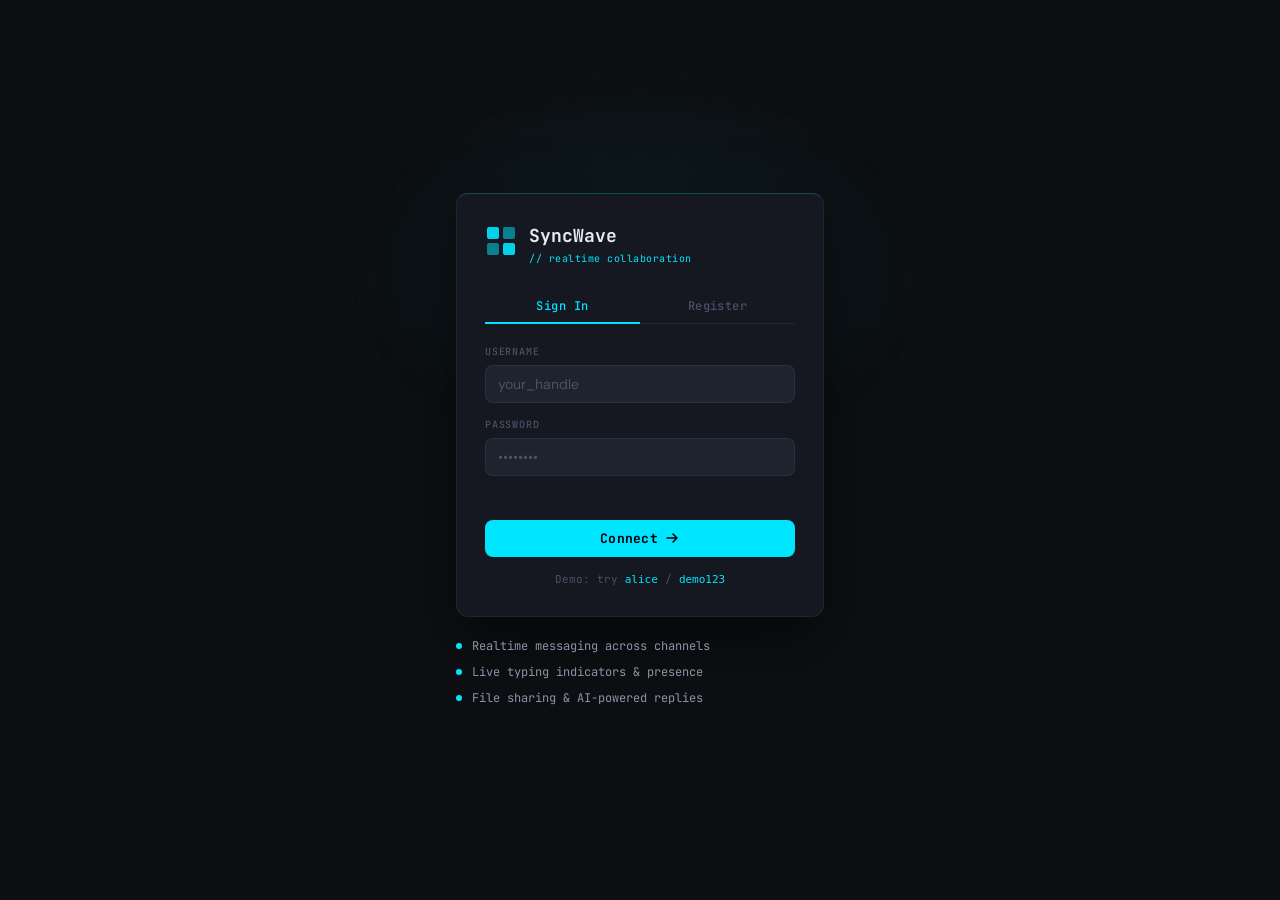
==== index.html @ 90139ee0 "Initial commit" ====
<!DOCTYPE html>
<html lang="en" data-theme="dark">
<head>
  <meta charset="UTF-8" />
  <meta name="viewport" content="width=device-width, initial-scale=1.0" />
  <title>SyncWave — Team Chat</title>
  <link rel="preconnect" href="https://fonts.googleapis.com" />
  <link href="https://fonts.googleapis.com/css2?family=JetBrains+Mono:wght@400;500;700&family=DM+Sans:wght@300;400;500;600&display=swap" rel="stylesheet" />
  <link rel="stylesheet" href="css/style.css" />
</head>
<body class="auth-body">

  <div class="auth-bg">
    <canvas id="gridCanvas"></canvas>
    <div class="auth-glow"></div>
  </div>

  <div class="auth-container">
    <div class="auth-card">
      <div class="brand">
        <div class="brand-icon">
          <svg width="32" height="32" viewBox="0 0 32 32" fill="none">
            <rect x="2" y="2" width="12" height="12" rx="2" fill="#00e5ff" opacity="0.9"/>
            <rect x="18" y="2" width="12" height="12" rx="2" fill="#00e5ff" opacity="0.5"/>
            <rect x="2" y="18" width="12" height="12" rx="2" fill="#00e5ff" opacity="0.5"/>
            <rect x="18" y="18" width="12" height="12" rx="2" fill="#00e5ff" opacity="0.9"/>
          </svg>
        </div>
        <div class="brand-text">
          <span class="brand-name">SyncWave</span>
          <span class="brand-tag">// realtime collaboration</span>
        </div>
      </div>

      <div class="auth-tabs">
        <button class="auth-tab active" data-tab="login">Sign In</button>
        <button class="auth-tab" data-tab="register">Register</button>
      </div>

      <form id="loginForm" class="auth-form active" autocomplete="off">
        <div class="form-group">
          <label class="form-label">Username</label>
          <input type="text" class="form-input" id="loginUsername" placeholder="your_handle" autocomplete="off" />
        </div>
        <div class="form-group">
          <label class="form-label">Password</label>
          <input type="password" class="form-input" id="loginPassword" placeholder="••••••••" autocomplete="off" />
        </div>
        <div class="form-error" id="loginError"></div>
        <button type="submit" class="btn-primary">
          <span>Connect</span>
          <svg width="16" height="16" viewBox="0 0 16 16" fill="none"><path d="M3 8h10M9 4l4 4-4 4" stroke="currentColor" stroke-width="1.5" stroke-linecap="round" stroke-linejoin="round"/></svg>
        </button>
        <div class="demo-hint">
          <span>Demo:</span> try <code>alice</code> / <code>demo123</code>
        </div>
      </form>

      <form id="registerForm" class="auth-form" autocomplete="off">
        <div class="form-group">
          <label class="form-label">Display Name</label>
          <input type="text" class="form-input" id="regName" placeholder="Ada Lovelace" />
        </div>
        <div class="form-group">
          <label class="form-label">Username</label>
          <input type="text" class="form-input" id="regUsername" placeholder="ada_dev" />
        </div>
        <div class="form-group">
          <label class="form-label">Password</label>
          <input type="password" class="form-input" id="regPassword" placeholder="Min. 6 characters" />
        </div>
        <div class="form-group">
          <label class="form-label">Avatar Color</label>
          <div class="color-picker" id="colorPicker">
            <div class="color-swatch active" data-color="#00e5ff" style="background:#00e5ff"></div>
            <div class="color-swatch" data-color="#ff4d6d" style="background:#ff4d6d"></div>
            <div class="color-swatch" data-color="#69ff47" style="background:#69ff47"></div>
            <div class="color-swatch" data-color="#ffd60a" style="background:#ffd60a"></div>
            <div class="color-swatch" data-color="#bd93f9" style="background:#bd93f9"></div>
            <div class="color-swatch" data-color="#ff9f43" style="background:#ff9f43"></div>
          </div>
        </div>
        <div class="form-error" id="regError"></div>
        <button type="submit" class="btn-primary">
          <span>Create Account</span>
          <svg width="16" height="16" viewBox="0 0 16 16" fill="none"><path d="M8 2v12M2 8h12" stroke="currentColor" stroke-width="1.5" stroke-linecap="round"/></svg>
        </button>
      </form>
    </div>

    <div class="auth-features">
      <div class="feature-item">
        <div class="feature-dot"></div>
        <span>Realtime messaging across channels</span>
      </div>
      <div class="feature-item">
        <div class="feature-dot"></div>
        <span>Live typing indicators &amp; presence</span>
      </div>
      <div class="feature-item">
        <div class="feature-dot"></div>
        <span>File sharing &amp; AI-powered replies</span>
      </div>
    </div>
  </div>

  <script src="js/auth.js"></script>
</body>
</html>
---- css/style.css ----
/* ============================================================
   SyncWave — Industrial Terminal Aesthetic
   JetBrains Mono + DM Sans
   ============================================================ */

:root {
  --bg-base:        #0d0f12;
  --bg-surface:     #151820;
  --bg-elevated:    #1e2330;
  --bg-hover:       #252c3a;
  --bg-active:      #2a3347;
  --accent:         #00e5ff;
  --accent-dim:     rgba(0,229,255,0.12);
  --accent-glow:    rgba(0,229,255,0.25);
  --red:            #ff4d6d;
  --green:          #69ff47;
  --yellow:         #ffd60a;
  --purple:         #bd93f9;
  --orange:         #ff9f43;
  --text-primary:   #e8eaf0;
  --text-secondary: #8b93a8;
  --text-muted:     #4a5168;
  --border:         rgba(255,255,255,0.06);
  --border-accent:  rgba(0,229,255,0.25);
  --radius-sm:      4px;
  --radius-md:      8px;
  --radius-lg:      12px;
  --sidebar-w:      240px;
  --members-w:      220px;
  --font-mono:      'JetBrains Mono', monospace;
  --font-body:      'DM Sans', sans-serif;
  --transition:     0.15s ease;
}

[data-theme="light"] {
  --bg-base:        #f0f2f5;
  --bg-surface:     #ffffff;
  --bg-elevated:    #e8ecf2;
  --bg-hover:       #dde2ec;
  --bg-active:      #d0d7e6;
  --text-primary:   #1a1e2e;
  --text-secondary: #4a5168;
  --text-muted:     #9ba3b8;
  --border:         rgba(0,0,0,0.07);
}

*, *::before, *::after { box-sizing: border-box; margin: 0; padding: 0; }

html, body { height: 100%; overflow: hidden; }

body {
  font-family: var(--font-body);
  font-size: 14px;
  color: var(--text-primary);
  background: var(--bg-base);
  line-height: 1.5;
  -webkit-font-smoothing: antialiased;
}

/* ---- SCROLLBARS ---- */
::-webkit-scrollbar { width: 4px; height: 4px; }
::-webkit-scrollbar-track { background: transparent; }
::-webkit-scrollbar-thumb { background: var(--text-muted); border-radius: 99px; }

/* ---- BUTTONS ---- */
button { cursor: pointer; border: none; background: none; font-family: inherit; }

.icon-btn {
  display: flex; align-items: center; justify-content: center;
  width: 28px; height: 28px; border-radius: var(--radius-sm);
  color: var(--text-secondary);
  transition: background var(--transition), color var(--transition);
  flex-shrink: 0;
}
.icon-btn:hover { background: var(--bg-hover); color: var(--text-primary); }

.btn-primary {
  display: flex; align-items: center; justify-content: center; gap: 6px;
  width: 100%; padding: 10px 16px;
  background: var(--accent); color: #000;
  font-family: var(--font-mono); font-size: 13px; font-weight: 700;
  border-radius: var(--radius-md);
  transition: opacity var(--transition), transform var(--transition);
  letter-spacing: 0.02em;
}
.btn-primary:hover { opacity: 0.9; transform: translateY(-1px); }
.btn-primary.compact { width: auto; padding: 8px 14px; font-size: 12px; }

.btn-ghost {
  padding: 8px 14px; border-radius: var(--radius-md);
  color: var(--text-secondary);
  font-family: var(--font-mono); font-size: 12px;
  border: 1px solid var(--border);
  transition: background var(--transition);
}
.btn-ghost:hover { background: var(--bg-hover); }

.btn-ai { color: var(--accent); }
.btn-ai:hover { background: var(--accent-dim); color: var(--accent); }

/* ============================================================
   AUTH PAGE
   ============================================================ */
.auth-body {
  display: flex; align-items: center; justify-content: center;
  min-height: 100vh; overflow: auto;
}

.auth-bg {
  position: fixed; inset: 0; z-index: 0; overflow: hidden;
}
#gridCanvas { position: absolute; inset: 0; opacity: 0.3; }
.auth-glow {
  position: absolute; top: 30%; left: 50%; transform: translate(-50%, -50%);
  width: 600px; height: 400px;
  background: radial-gradient(ellipse, rgba(0,229,255,0.08) 0%, transparent 70%);
  pointer-events: none;
}

.auth-container {
  position: relative; z-index: 1;
  display: flex; flex-direction: column; align-items: center; gap: 20px;
  width: 100%; max-width: 400px; padding: 24px 16px;
}

.auth-card {
  width: 100%; background: var(--bg-surface);
  border: 1px solid var(--border);
  border-top: 1px solid var(--border-accent);
  border-radius: var(--radius-lg);
  padding: 28px;
  box-shadow: 0 24px 64px rgba(0,0,0,0.5);
}

.brand {
  display: flex; align-items: center; gap: 12px; margin-bottom: 24px;
}
.brand-icon { animation: brandPulse 3s ease-in-out infinite; }
@keyframes brandPulse {
  0%, 100% { opacity: 1; }
  50% { opacity: 0.7; }
}
.brand-text { display: flex; flex-direction: column; gap: 2px; }
.brand-name { font-family: var(--font-mono); font-size: 18px; font-weight: 700; color: var(--text-primary); }
.brand-tag { font-family: var(--font-mono); font-size: 10px; color: var(--accent); letter-spacing: 0.05em; }

.auth-tabs {
  display: flex; gap: 0; margin-bottom: 20px;
  border-bottom: 1px solid var(--border);
}
.auth-tab {
  flex: 1; padding: 8px 0;
  font-family: var(--font-mono); font-size: 12px; font-weight: 500;
  color: var(--text-muted); letter-spacing: 0.04em;
  border-bottom: 2px solid transparent;
  margin-bottom: -1px;
  transition: color var(--transition), border-color var(--transition);
}
.auth-tab.active { color: var(--accent); border-bottom-color: var(--accent); }

.auth-form { display: none; flex-direction: column; gap: 14px; }
.auth-form.active { display: flex; }

.form-group { display: flex; flex-direction: column; gap: 6px; }
.form-label { font-family: var(--font-mono); font-size: 10px; font-weight: 500; color: var(--text-muted); letter-spacing: 0.08em; text-transform: uppercase; }
.form-input {
  padding: 9px 12px; background: var(--bg-elevated);
  border: 1px solid var(--border); border-radius: var(--radius-md);
  color: var(--text-primary); font-family: var(--font-body); font-size: 14px;
  transition: border-color var(--transition);
  outline: none;
}
.form-input:focus { border-color: var(--border-accent); }
.form-input::placeholder { color: var(--text-muted); }

.form-error {
  font-size: 12px; color: var(--red);
  min-height: 16px; font-family: var(--font-mono);
}

.color-picker { display: flex; gap: 8px; flex-wrap: wrap; }
.color-swatch {
  width: 24px; height: 24px; border-radius: 50%;
  cursor: pointer; border: 2px solid transparent;
  transition: transform var(--transition), border-color var(--transition);
}
.color-swatch:hover { transform: scale(1.15); }
.color-swatch.active { border-color: #fff; transform: scale(1.1); }

.demo-hint {
  text-align: center; font-size: 11px; color: var(--text-muted);
  font-family: var(--font-mono);
}
.demo-hint code { color: var(--accent); font-size: 11px; }

.auth-features {
  display: flex; flex-direction: column; gap: 8px; width: 100%;
}
.feature-item {
  display: flex; align-items: center; gap: 10px;
  font-size: 12px; color: var(--text-secondary);
  font-family: var(--font-mono);
}
.feature-dot {
  width: 6px; height: 6px; border-radius: 50%; background: var(--accent);
  flex-shrink: 0;
  animation: dotPulse 2s ease-in-out infinite;
}
.feature-item:nth-child(2) .feature-dot { animation-delay: 0.7s; }
.feature-item:nth-child(3) .feature-dot { animation-delay: 1.4s; }
@keyframes dotPulse { 0%,100%{opacity:1} 50%{opacity:0.3} }

/* ============================================================
   APP LAYOUT
   ============================================================ */
.app-body {
  display: flex; height: 100vh; overflow: hidden;
}

/* ---- SIDEBAR ---- */
.sidebar {
  width: var(--sidebar-w);
  min-width: var(--sidebar-w);
  display: flex; flex-direction: column;
  background: var(--bg-surface);
  border-right: 1px solid var(--border);
  overflow: hidden;
  z-index: 100;
  transition: transform 0.25s ease;
}

.sidebar-header {
  display: flex; align-items: center; justify-content: space-between;
  padding: 14px 12px;
  border-bottom: 1px solid var(--border);
  flex-shrink: 0;
}
.workspace-info { display: flex; align-items: center; gap: 10px; min-width: 0; }
.workspace-icon {
  width: 32px; height: 32px; border-radius: var(--radius-sm);
  background: var(--accent); color: #000;
  font-family: var(--font-mono); font-size: 11px; font-weight: 700;
  display: flex; align-items: center; justify-content: center;
  flex-shrink: 0;
}
.workspace-name { font-family: var(--font-mono); font-size: 13px; font-weight: 700; }
.workspace-status { display: flex; align-items: center; gap: 5px; font-size: 11px; color: var(--text-muted); }

.sidebar-section { flex: 1; overflow-y: auto; padding: 8px 0; }

.section-header {
  display: flex; align-items: center; justify-content: space-between;
  padding: 6px 12px; margin-bottom: 2px;
  font-family: var(--font-mono); font-size: 10px; font-weight: 700;
  color: var(--text-muted); text-transform: uppercase; letter-spacing: 0.08em;
}

.channel-list, .dm-list {
  list-style: none; display: flex; flex-direction: column; gap: 1px;
  padding: 0 6px;
}
.channel-item, .dm-item {
  display: flex; align-items: center; gap: 8px;
  padding: 6px 8px; border-radius: var(--radius-sm);
  cursor: pointer; color: var(--text-secondary);
  font-size: 13px; position: relative;
  transition: background var(--transition), color var(--transition);
  user-select: none;
}
.channel-item:hover, .dm-item:hover { background: var(--bg-hover); color: var(--text-primary); }
.channel-item.active, .dm-item.active {
  background: var(--bg-active); color: var(--text-primary);
}
.channel-item.active::before {
  content: ''; position: absolute; left: 0; top: 6px; bottom: 6px;
  width: 2px; background: var(--accent); border-radius: 99px;
}
.channel-prefix-icon { color: var(--text-muted); font-size: 15px; line-height: 1; }
.channel-name { flex: 1; min-width: 0; overflow: hidden; text-overflow: ellipsis; white-space: nowrap; }
.unread-badge {
  background: var(--red); color: #fff;
  font-family: var(--font-mono); font-size: 10px; font-weight: 700;
  min-width: 18px; height: 18px; border-radius: 99px;
  display: flex; align-items: center; justify-content: center; padding: 0 4px;
}
.dm-avatar {
  width: 22px; height: 22px; border-radius: 50%; flex-shrink: 0;
  display: flex; align-items: center; justify-content: center;
  font-family: var(--font-mono); font-size: 9px; font-weight: 700; color: #000;
}
.dm-name { flex: 1; min-width: 0; overflow: hidden; text-overflow: ellipsis; white-space: nowrap; }
.dm-status { width: 7px; height: 7px; border-radius: 50%; flex-shrink: 0; }
.dm-status.online { background: var(--green); }
.dm-status.offline { background: var(--text-muted); }

.sidebar-footer {
  padding: 10px 8px;
  border-top: 1px solid var(--border);
  flex-shrink: 0;
}
.user-self {
  display: flex; align-items: center; gap: 8px;
  padding: 6px;
  border-radius: var(--radius-sm);
  transition: background var(--transition);
}
.user-self:hover { background: var(--bg-hover); }
.user-self-info { flex: 1; min-width: 0; }
.user-self-name { font-size: 13px; font-weight: 500; overflow: hidden; text-overflow: ellipsis; white-space: nowrap; }
.user-self-status { font-family: var(--font-mono); font-size: 10px; color: var(--green); }

.avatar {
  width: 28px; height: 28px; border-radius: 50%;
  display: flex; align-items: center; justify-content: center;
  font-family: var(--font-mono); font-size: 11px; font-weight: 700;
  color: #000; flex-shrink: 0;
}

.status-dot {
  width: 7px; height: 7px; border-radius: 50%;
}
.status-dot.online { background: var(--green); animation: pulse 2.5s ease infinite; }
@keyframes pulse { 0%,100%{opacity:1} 50%{opacity:0.5} }

/* ---- CHAT MAIN ---- */
.chat-main {
  flex: 1; display: flex; flex-direction: column;
  overflow: hidden; min-width: 0;
  background: var(--bg-base);
}

.chat-header {
  display: flex; align-items: center; justify-content: space-between;
  padding: 12px 16px;
  border-bottom: 1px solid var(--border);
  background: var(--bg-surface);
  flex-shrink: 0;
}
.chat-header-info { display: flex; align-items: center; gap: 8px; min-width: 0; }
.channel-prefix { font-family: var(--font-mono); font-size: 18px; color: var(--text-muted); }
.channel-title { font-family: var(--font-mono); font-size: 14px; font-weight: 700; }
.channel-desc { font-size: 12px; color: var(--text-muted); display: none; }
@media (min-width: 768px) { .channel-desc { display: block; } }
.chat-header-actions { display: flex; align-items: center; gap: 4px; }

.search-bar {
  display: flex; align-items: center; gap: 8px;
  padding: 8px 16px;
  border-bottom: 1px solid var(--border);
  background: var(--bg-surface);
}
.search-input {
  flex: 1; background: transparent; border: none;
  color: var(--text-primary); font-family: var(--font-body); font-size: 13px;
  outline: none;
}
.search-input::placeholder { color: var(--text-muted); }

/* ---- MESSAGES ---- */
.messages-container {
  flex: 1; overflow-y: auto; display: flex; flex-direction: column;
  padding: 16px;
}
.messages-list { display: flex; flex-direction: column; gap: 2px; }

.msg {
  display: flex; gap: 10px; padding: 5px 8px;
  border-radius: var(--radius-sm);
  transition: background var(--transition);
  position: relative;
}
.msg:hover { background: var(--bg-surface); }
.msg:hover .msg-actions { opacity: 1; pointer-events: all; }

.msg-avatar-col { width: 32px; flex-shrink: 0; padding-top: 2px; }
.msg-content-col { flex: 1; min-width: 0; }

.msg.grouped .msg-avatar-col { visibility: hidden; }

.msg-header {
  display: flex; align-items: baseline; gap: 8px; margin-bottom: 2px;
}
.msg-author { font-weight: 600; font-size: 13px; }
.msg-time { font-family: var(--font-mono); font-size: 10px; color: var(--text-muted); }
.msg-badge { font-family: var(--font-mono); font-size: 9px; padding: 1px 5px; border-radius: 3px; background: var(--accent-dim); color: var(--accent); }

.msg-body { font-size: 14px; line-height: 1.55; word-break: break-word; }
.msg-body code {
  font-family: var(--font-mono); font-size: 12px;
  background: var(--bg-elevated); padding: 1px 5px; border-radius: 3px;
  color: var(--accent);
}
.msg-body pre {
  background: var(--bg-elevated); padding: 10px 12px;
  border-radius: var(--radius-md); overflow-x: auto; margin-top: 6px;
  border-left: 2px solid var(--accent);
}
.msg-body pre code { background: none; padding: 0; font-size: 12px; }

.msg-file {
  display: flex; align-items: center; gap: 10px;
  margin-top: 6px; padding: 8px 12px;
  background: var(--bg-elevated); border: 1px solid var(--border);
  border-radius: var(--radius-md); max-width: 300px;
  cursor: pointer; transition: border-color var(--transition);
}
.msg-file:hover { border-color: var(--border-accent); }
.msg-file-icon { font-size: 20px; }
.msg-file-info { min-width: 0; }
.msg-file-name { font-size: 13px; font-weight: 500; overflow: hidden; text-overflow: ellipsis; white-space: nowrap; }
.msg-file-size { font-family: var(--font-mono); font-size: 10px; color: var(--text-muted); }

.msg-image { max-width: 300px; max-height: 200px; border-radius: var(--radius-md); margin-top: 6px; cursor: pointer; }

.msg-reactions { display: flex; gap: 4px; flex-wrap: wrap; margin-top: 4px; }
.reaction-pill {
  display: flex; align-items: center; gap: 3px;
  padding: 2px 7px; border-radius: 99px;
  background: var(--bg-elevated); border: 1px solid var(--border);
  font-size: 12px; cursor: pointer; transition: border-color var(--transition);
}
.reaction-pill:hover { border-color: var(--border-accent); }
.reaction-pill.mine { background: var(--accent-dim); border-color: var(--border-accent); }

.msg-actions {
  position: absolute; right: 8px; top: 4px;
  display: flex; gap: 2px;
  opacity: 0; pointer-events: none;
  background: var(--bg-elevated);
  border: 1px solid var(--border);
  border-radius: var(--radius-sm);
  padding: 2px;
  transition: opacity var(--transition);
}
.msg-action-btn {
  display: flex; align-items: center; justify-content: center;
  width: 24px; height: 24px; border-radius: var(--radius-sm);
  color: var(--text-secondary); font-size: 12px;
  transition: background var(--transition);
}
.msg-action-btn:hover { background: var(--bg-hover); color: var(--text-primary); }

.day-divider {
  display: flex; align-items: center; gap: 10px;
  margin: 16px 0 8px;
  color: var(--text-muted); font-family: var(--font-mono); font-size: 10px;
}
.day-divider::before, .day-divider::after {
  content: ''; flex: 1; height: 1px; background: var(--border);
}

.typing-indicator {
  display: flex; align-items: center; gap: 8px;
  padding: 4px 8px;
  font-size: 12px; color: var(--text-secondary);
  font-style: italic;
}
.typing-dots { display: flex; gap: 3px; }
.typing-dots span {
  width: 5px; height: 5px; border-radius: 50%; background: var(--accent);
  animation: typingDot 1.2s ease infinite;
}
.typing-dots span:nth-child(2) { animation-delay: 0.2s; }
.typing-dots span:nth-child(3) { animation-delay: 0.4s; }
@keyframes typingDot { 0%,80%,100%{opacity:0.2} 40%{opacity:1} }

/* ---- INPUT AREA ---- */
.chat-input-area {
  padding: 12px 16px;
  border-top: 1px solid var(--border);
  background: var(--bg-surface);
  flex-shrink: 0;
  position: relative;
}

.file-preview {
  display: flex; align-items: center; gap: 8px;
  padding: 6px 10px; margin-bottom: 8px;
  background: var(--bg-elevated); border: 1px solid var(--border);
  border-radius: var(--radius-sm);
}
.file-preview-inner { flex: 1; font-size: 12px; color: var(--text-secondary); }

.input-row {
  display: flex; align-items: flex-end; gap: 6px;
  background: var(--bg-elevated);
  border: 1px solid var(--border);
  border-radius: var(--radius-lg);
  padding: 6px 8px;
  transition: border-color var(--transition);
}
.input-row:focus-within { border-color: var(--border-accent); }

.message-input {
  flex: 1; background: transparent; border: none;
  color: var(--text-primary); font-family: var(--font-body); font-size: 14px;
  outline: none; resize: none; line-height: 1.5;
  max-height: 120px; overflow-y: auto;
  padding: 3px 0;
}
.message-input::placeholder { color: var(--text-muted); }

.attach-btn, .emoji-btn { color: var(--text-muted); }
.attach-btn:hover, .emoji-btn:hover { color: var(--accent); background: var(--accent-dim); }

.send-btn {
  width: 32px; height: 32px; border-radius: var(--radius-sm);
  background: var(--accent); color: #000;
  display: flex; align-items: center; justify-content: center;
  flex-shrink: 0;
  transition: opacity var(--transition), transform var(--transition);
}
.send-btn:hover { opacity: 0.85; transform: scale(1.05); }
.send-btn:active { transform: scale(0.95); }

.emoji-picker {
  position: absolute; bottom: 68px; right: 16px;
  background: var(--bg-elevated); border: 1px solid var(--border);
  border-radius: var(--radius-lg); padding: 10px;
  box-shadow: 0 8px 32px rgba(0,0,0,0.4);
  z-index: 200;
}
.emoji-grid {
  display: grid; grid-template-columns: repeat(8, 28px); gap: 2px;
}
.emoji-btn-item {
  width: 28px; height: 28px; border-radius: var(--radius-sm);
  font-size: 16px; display: flex; align-items: center; justify-content: center;
  cursor: pointer; transition: background var(--transition);
}
.emoji-btn-item:hover { background: var(--bg-hover); }

/* ---- MEMBERS PANEL ---- */
.members-panel {
  width: var(--members-w); min-width: var(--members-w);
  background: var(--bg-surface);
  border-left: 1px solid var(--border);
  overflow-y: auto; padding: 12px 0;
  display: none;
}
.members-panel.open { display: block; }
.members-header {
  font-family: var(--font-mono); font-size: 11px; font-weight: 700;
  color: var(--text-muted); text-transform: uppercase; letter-spacing: 0.08em;
  padding: 0 12px 10px;
}
.members-section-label {
  font-family: var(--font-mono); font-size: 10px; color: var(--text-muted);
  text-transform: uppercase; letter-spacing: 0.06em;
  padding: 6px 12px 4px;
}
.members-list { list-style: none; }
.member-item {
  display: flex; align-items: center; gap: 8px;
  padding: 5px 12px; border-radius: var(--radius-sm);
  cursor: pointer; color: var(--text-secondary);
  transition: background var(--transition);
}
.member-item:hover { background: var(--bg-hover); color: var(--text-primary); }
.member-name { font-size: 13px; flex: 1; min-width: 0; overflow: hidden; text-overflow: ellipsis; white-space: nowrap; }
.member-role { font-family: var(--font-mono); font-size: 9px; color: var(--accent); }

/* ---- MODALS ---- */
.modal-overlay {
  position: fixed; inset: 0; z-index: 500;
  background: rgba(0,0,0,0.6);
  display: flex; align-items: center; justify-content: center;
  padding: 16px;
  animation: fadeIn 0.15s ease;
}
@keyframes fadeIn { from{opacity:0} to{opacity:1} }

.modal {
  background: var(--bg-surface);
  border: 1px solid var(--border);
  border-top: 1px solid var(--border-accent);
  border-radius: var(--radius-lg);
  width: 100%; max-width: 400px;
  box-shadow: 0 24px 64px rgba(0,0,0,0.6);
  animation: slideUp 0.2s ease;
}
.modal-wide { max-width: 540px; }
@keyframes slideUp { from{transform:translateY(12px);opacity:0} to{transform:translateY(0);opacity:1} }

.modal-header {
  display: flex; align-items: center; justify-content: space-between;
  padding: 14px 16px;
  border-bottom: 1px solid var(--border);
  font-family: var(--font-mono); font-size: 13px; font-weight: 700;
}
.modal-body { padding: 16px; display: flex; flex-direction: column; gap: 12px; }
.modal-footer {
  display: flex; justify-content: flex-end; gap: 8px;
  padding: 12px 16px;
  border-top: 1px solid var(--border);
}
.modal-footer .btn-primary { width: auto; }

.radio-group { display: flex; gap: 16px; }
.radio-label { display: flex; align-items: center; gap: 6px; font-size: 13px; cursor: pointer; color: var(--text-secondary); }

.badge-demo {
  font-family: var(--font-mono); font-size: 9px; padding: 2px 6px;
  border-radius: 3px; background: var(--accent-dim); color: var(--accent);
  vertical-align: middle; margin-left: 6px;
}

/* ---- AI CHAT ---- */
.ai-chat {
  max-height: 280px; overflow-y: auto;
  display: flex; flex-direction: column; gap: 10px;
  padding: 4px 0;
  margin-bottom: 12px;
}
.ai-msg { display: flex; flex-direction: column; gap: 4px; }
.ai-msg-role { font-family: var(--font-mono); font-size: 10px; color: var(--text-muted); text-transform: uppercase; }
.ai-msg-body {
  font-size: 13px; line-height: 1.55;
  padding: 8px 10px; border-radius: var(--radius-md);
}
.ai-msg.user .ai-msg-body { background: var(--accent-dim); border: 1px solid var(--border-accent); }
.ai-msg.assistant .ai-msg-body { background: var(--bg-elevated); border: 1px solid var(--border); }
.ai-input-row { display: flex; gap: 8px; }
.ai-input-row .form-input { flex: 1; }

/* ---- TOAST ---- */
.toast-container {
  position: fixed; bottom: 24px; right: 24px;
  display: flex; flex-direction: column; gap: 8px; z-index: 9999;
}
.toast {
  display: flex; align-items: center; gap: 10px;
  padding: 10px 14px;
  background: var(--bg-elevated); border: 1px solid var(--border);
  border-left: 3px solid var(--accent);
  border-radius: var(--radius-md);
  font-size: 13px; color: var(--text-primary);
  box-shadow: 0 8px 24px rgba(0,0,0,0.4);
  animation: toastIn 0.25s ease;
  min-width: 240px; max-width: 320px;
}
.toast.error { border-left-color: var(--red); }
.toast.success { border-left-color: var(--green); }
@keyframes toastIn { from{transform:translateX(20px);opacity:0} to{transform:translateX(0);opacity:1} }

/* ---- MOBILE ---- */
.mobile-menu-btn { display: none; }
.mobile-overlay { display: none; }

@media (max-width: 767px) {
  .mobile-menu-btn { display: flex; }
  .members-panel { display: none !important; }
  .sidebar {
    position: fixed; left: 0; top: 0; bottom: 0;
    transform: translateX(-100%);
    transition: transform 0.25s ease;
    z-index: 300;
  }
  .sidebar.open { transform: translateX(0); }
  .mobile-overlay {
    display: block;
    position: fixed; inset: 0; z-index: 250;
    background: rgba(0,0,0,0.5);
    opacity: 0; pointer-events: none;
    transition: opacity 0.25s ease;
  }
  .mobile-overlay.visible { opacity: 1; pointer-events: all; }
  .channel-desc { display: none !important; }
}

/* ---- IMAGE LIGHTBOX ---- */
.lightbox {
  position: fixed; inset: 0; z-index: 600;
  background: rgba(0,0,0,0.85);
  display: flex; align-items: center; justify-content: center;
  cursor: zoom-out;
}
.lightbox img { max-width: 90vw; max-height: 90vh; border-radius: var(--radius-md); }

/* ---- LOAD ANIMATION ---- */
.msg { animation: msgIn 0.18s ease; }
@keyframes msgIn { from{opacity:0;transform:translateY(4px)} to{opacity:1;transform:translateY(0)} }
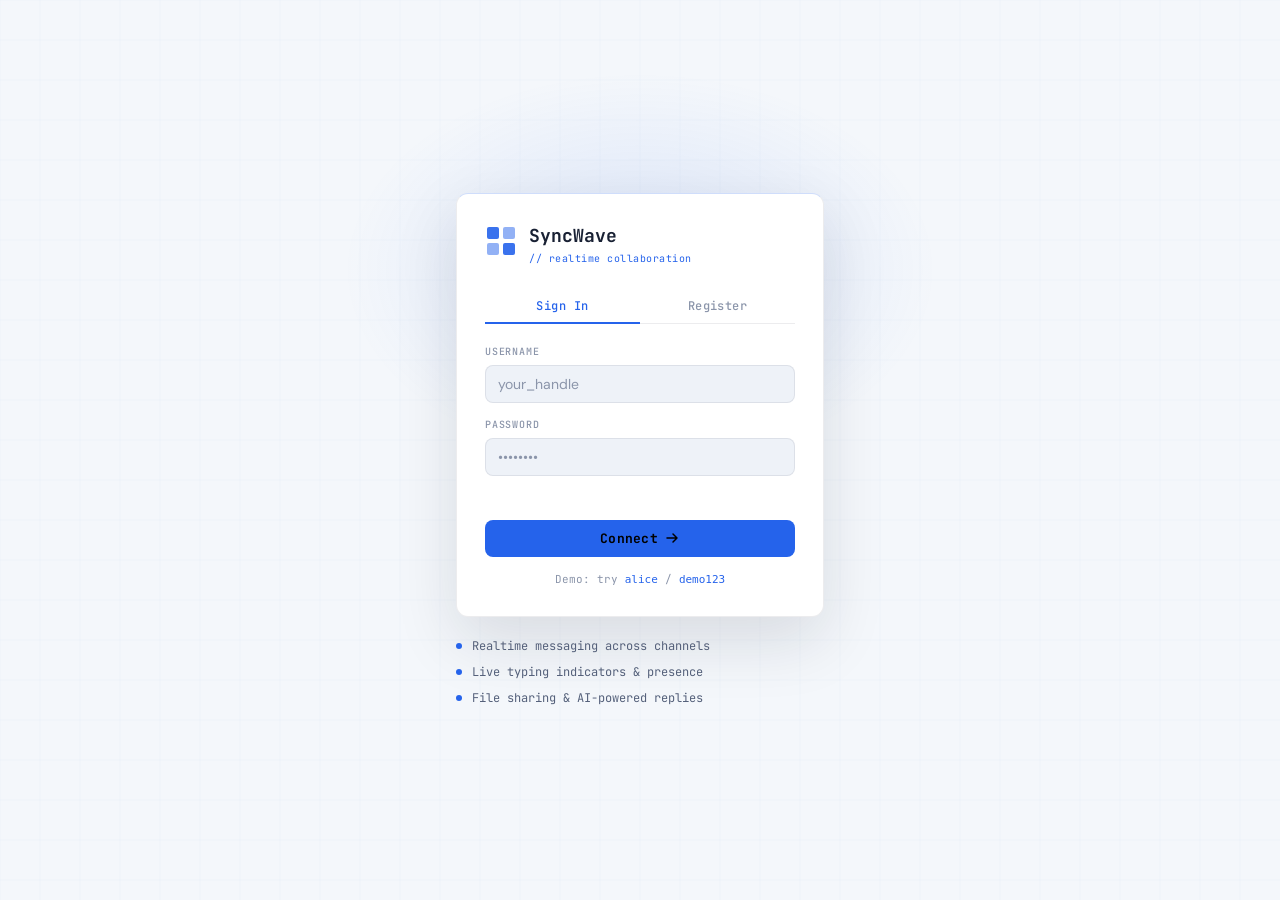
==== commit 1889b7ae: "updated" ====
--- a/index.html
+++ b/index.html
@@ -1,5 +1,5 @@
 <!DOCTYPE html>
-<html lang="en" data-theme="dark">
+<html lang="en" data-theme="light">
 <head>
   <meta charset="UTF-8" />
   <meta name="viewport" content="width=device-width, initial-scale=1.0" />
@@ -20,10 +20,10 @@
       <div class="brand">
         <div class="brand-icon">
           <svg width="32" height="32" viewBox="0 0 32 32" fill="none">
-            <rect x="2" y="2" width="12" height="12" rx="2" fill="#00e5ff" opacity="0.9"/>
-            <rect x="18" y="2" width="12" height="12" rx="2" fill="#00e5ff" opacity="0.5"/>
-            <rect x="2" y="18" width="12" height="12" rx="2" fill="#00e5ff" opacity="0.5"/>
-            <rect x="18" y="18" width="12" height="12" rx="2" fill="#00e5ff" opacity="0.9"/>
+            <rect x="2" y="2" width="12" height="12" rx="2" fill="#2563eb" opacity="0.9"/>
+            <rect x="18" y="2" width="12" height="12" rx="2" fill="#2563eb" opacity="0.5"/>
+            <rect x="2" y="18" width="12" height="12" rx="2" fill="#2563eb" opacity="0.5"/>
+            <rect x="18" y="18" width="12" height="12" rx="2" fill="#2563eb" opacity="0.9"/>
           </svg>
         </div>
         <div class="brand-text">
@@ -72,7 +72,7 @@
         <div class="form-group">
           <label class="form-label">Avatar Color</label>
           <div class="color-picker" id="colorPicker">
-            <div class="color-swatch active" data-color="#00e5ff" style="background:#00e5ff"></div>
+            <div class="color-swatch active" data-color="#2563eb" style="background:#2563eb"></div>
             <div class="color-swatch" data-color="#ff4d6d" style="background:#ff4d6d"></div>
             <div class="color-swatch" data-color="#69ff47" style="background:#69ff47"></div>
             <div class="color-swatch" data-color="#ffd60a" style="background:#ffd60a"></div>
--- a/css/style.css
+++ b/css/style.css
@@ -1,9 +1,38 @@
 /* ============================================================
-   SyncWave — Industrial Terminal Aesthetic
-   JetBrains Mono + DM Sans
-   ============================================================ */
+  SyncWave — Clean Light Collaboration UI
+  JetBrains Mono + DM Sans
+  ============================================================ */
 
 :root {
+  --bg-base:        #f4f7fb;
+  --bg-surface:     #ffffff;
+  --bg-elevated:    #eef2f8;
+  --bg-hover:       #e2e8f3;
+  --bg-active:      #d7dfee;
+  --accent:         #2563eb;
+  --accent-dim:     rgba(37,99,235,0.10);
+  --accent-glow:    rgba(37,99,235,0.18);
+  --red:            #ff4d6d;
+  --green:          #69ff47;
+  --yellow:         #ffd60a;
+  --purple:         #bd93f9;
+  --orange:         #ff9f43;
+  --text-primary:   #182033;
+  --text-secondary: #54607a;
+  --text-muted:     #8b95aa;
+  --border:         rgba(17,24,39,0.08);
+  --border-accent:  rgba(37,99,235,0.22);
+  --radius-sm:      4px;
+  --radius-md:      8px;
+  --radius-lg:      12px;
+  --sidebar-w:      240px;
+  --members-w:      220px;
+  --font-mono:      'JetBrains Mono', monospace;
+  --font-body:      'DM Sans', sans-serif;
+  --transition:     0.15s ease;
+}
+
+[data-theme="dark"] {
   --bg-base:        #0d0f12;
   --bg-surface:     #151820;
   --bg-elevated:    #1e2330;
@@ -12,36 +41,11 @@
   --accent:         #00e5ff;
   --accent-dim:     rgba(0,229,255,0.12);
   --accent-glow:    rgba(0,229,255,0.25);
-  --red:            #ff4d6d;
-  --green:          #69ff47;
-  --yellow:         #ffd60a;
-  --purple:         #bd93f9;
-  --orange:         #ff9f43;
   --text-primary:   #e8eaf0;
   --text-secondary: #8b93a8;
   --text-muted:     #4a5168;
   --border:         rgba(255,255,255,0.06);
   --border-accent:  rgba(0,229,255,0.25);
-  --radius-sm:      4px;
-  --radius-md:      8px;
-  --radius-lg:      12px;
-  --sidebar-w:      240px;
-  --members-w:      220px;
-  --font-mono:      'JetBrains Mono', monospace;
-  --font-body:      'DM Sans', sans-serif;
-  --transition:     0.15s ease;
-}
-
-[data-theme="light"] {
-  --bg-base:        #f0f2f5;
-  --bg-surface:     #ffffff;
-  --bg-elevated:    #e8ecf2;
-  --bg-hover:       #dde2ec;
-  --bg-active:      #d0d7e6;
-  --text-primary:   #1a1e2e;
-  --text-secondary: #4a5168;
-  --text-muted:     #9ba3b8;
-  --border:         rgba(0,0,0,0.07);
 }
 
 *, *::before, *::after { box-sizing: border-box; margin: 0; padding: 0; }
@@ -113,7 +117,7 @@
 .auth-glow {
   position: absolute; top: 30%; left: 50%; transform: translate(-50%, -50%);
   width: 600px; height: 400px;
-  background: radial-gradient(ellipse, rgba(0,229,255,0.08) 0%, transparent 70%);
+  background: radial-gradient(ellipse, rgba(37,99,235,0.12) 0%, transparent 70%);
   pointer-events: none;
 }
 
@@ -129,7 +133,7 @@
   border-top: 1px solid var(--border-accent);
   border-radius: var(--radius-lg);
   padding: 28px;
-  box-shadow: 0 24px 64px rgba(0,0,0,0.5);
+  box-shadow: 0 24px 64px rgba(15,23,42,0.12);
 }
 
 .brand {
@@ -517,7 +521,7 @@
   position: absolute; bottom: 68px; right: 16px;
   background: var(--bg-elevated); border: 1px solid var(--border);
   border-radius: var(--radius-lg); padding: 10px;
-  box-shadow: 0 8px 32px rgba(0,0,0,0.4);
+  box-shadow: 0 8px 32px rgba(15,23,42,0.14);
   z-index: 200;
 }
 .emoji-grid {
@@ -563,7 +567,7 @@
 /* ---- MODALS ---- */
 .modal-overlay {
   position: fixed; inset: 0; z-index: 500;
-  background: rgba(0,0,0,0.6);
+  background: rgba(15,23,42,0.28);
   display: flex; align-items: center; justify-content: center;
   padding: 16px;
   animation: fadeIn 0.15s ease;
@@ -576,7 +580,7 @@
   border-top: 1px solid var(--border-accent);
   border-radius: var(--radius-lg);
   width: 100%; max-width: 400px;
-  box-shadow: 0 24px 64px rgba(0,0,0,0.6);
+  box-shadow: 0 24px 64px rgba(15,23,42,0.16);
   animation: slideUp 0.2s ease;
 }
 .modal-wide { max-width: 540px; }
@@ -635,7 +639,7 @@
   border-left: 3px solid var(--accent);
   border-radius: var(--radius-md);
   font-size: 13px; color: var(--text-primary);
-  box-shadow: 0 8px 24px rgba(0,0,0,0.4);
+  box-shadow: 0 8px 24px rgba(15,23,42,0.14);
   animation: toastIn 0.25s ease;
   min-width: 240px; max-width: 320px;
 }
@@ -660,7 +664,7 @@
   .mobile-overlay {
     display: block;
     position: fixed; inset: 0; z-index: 250;
-    background: rgba(0,0,0,0.5);
+    background: rgba(15,23,42,0.22);
     opacity: 0; pointer-events: none;
     transition: opacity 0.25s ease;
   }
@@ -671,7 +675,7 @@
 /* ---- IMAGE LIGHTBOX ---- */
 .lightbox {
   position: fixed; inset: 0; z-index: 600;
-  background: rgba(0,0,0,0.85);
+  background: rgba(15,23,42,0.82);
   display: flex; align-items: center; justify-content: center;
   cursor: zoom-out;
 }
